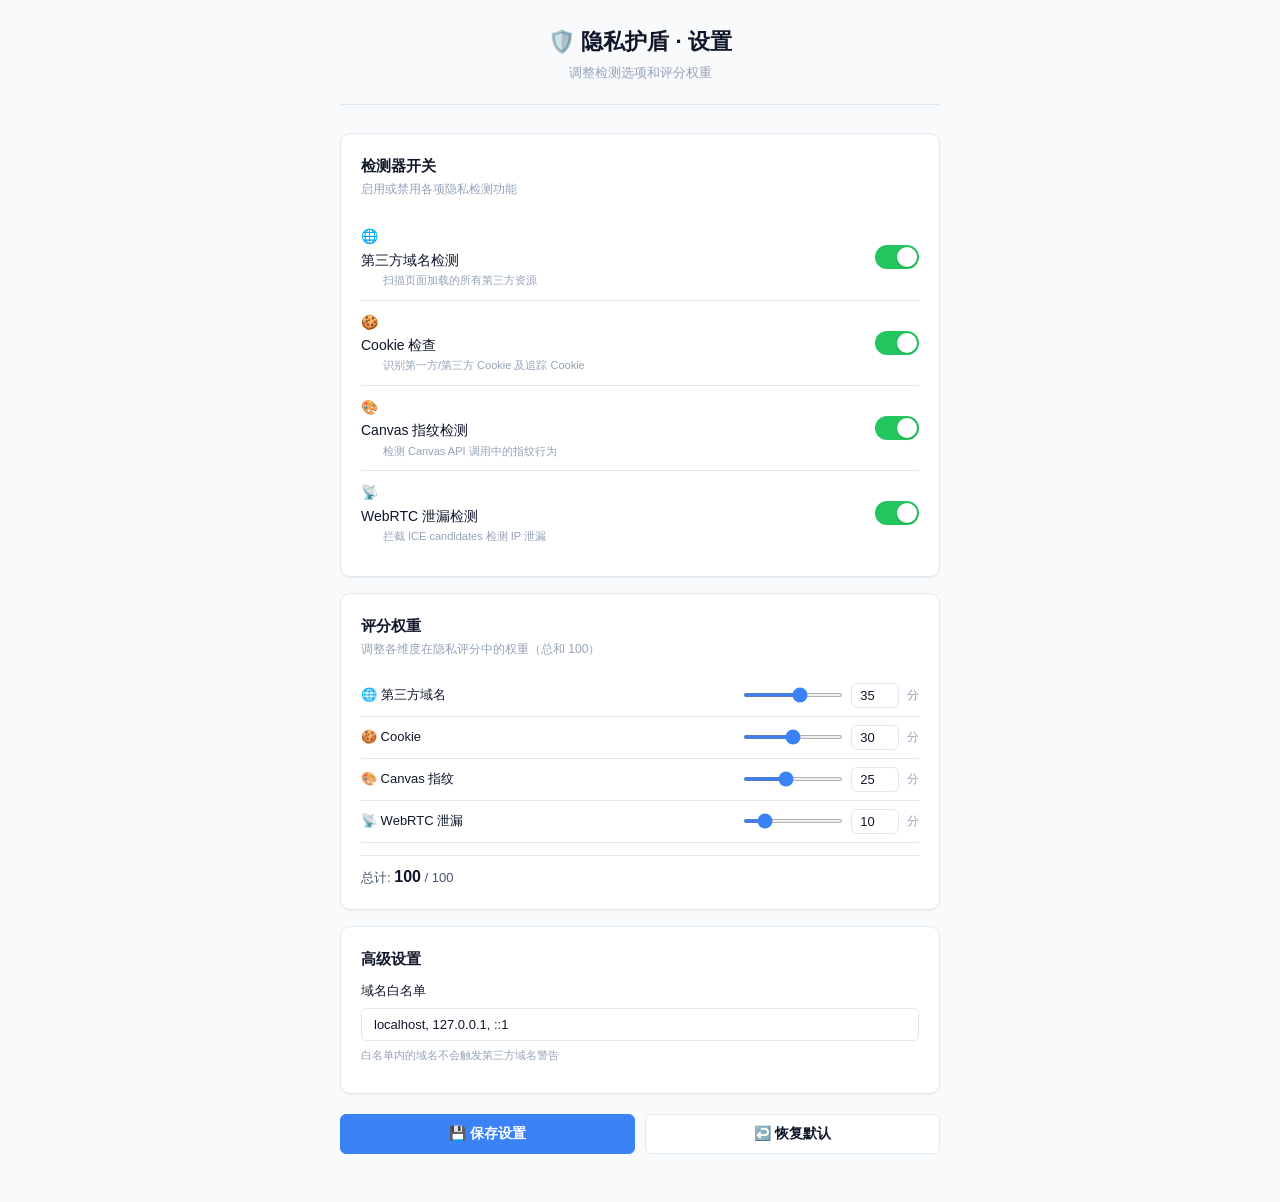
==== options/options.html @ 98fbc82f "首次提交：隐私护盾 v1.0.0" ====
<!DOCTYPE html>
<html lang="zh-CN">
<head>
  <meta charset="UTF-8">
  <meta name="viewport" content="width=device-width, initial-scale=1.0">
  <title>隐私护盾 - 设置</title>
  <link rel="stylesheet" href="options.css">
</head>
<body>
  <div class="container">
    <header class="header">
      <h1>🛡️ 隐私护盾 · 设置</h1>
      <p class="subtitle">调整检测选项和评分权重</p>
    </header>

    <form id="optionsForm">
      <!-- 检测器开关 -->
      <section class="card">
        <h2>检测器开关</h2>
        <p class="card-desc">启用或禁用各项隐私检测功能</p>

        <label class="toggle-row">
          <span class="toggle-label">
            <span class="toggle-icon">🌐</span>
            <span>第三方域名检测</span>
            <small>扫描页面加载的所有第三方资源</small>
          </span>
          <input type="checkbox" name="enableThirdPartyDetection" checked>
          <span class="toggle-switch"></span>
        </label>

        <label class="toggle-row">
          <span class="toggle-label">
            <span class="toggle-icon">🍪</span>
            <span>Cookie 检查</span>
            <small>识别第一方/第三方 Cookie 及追踪 Cookie</small>
          </span>
          <input type="checkbox" name="enableCookieInspection" checked>
          <span class="toggle-switch"></span>
        </label>

        <label class="toggle-row">
          <span class="toggle-label">
            <span class="toggle-icon">🎨</span>
            <span>Canvas 指纹检测</span>
            <small>检测 Canvas API 调用中的指纹行为</small>
          </span>
          <input type="checkbox" name="enableCanvasDetection" checked>
          <span class="toggle-switch"></span>
        </label>

        <label class="toggle-row">
          <span class="toggle-label">
            <span class="toggle-icon">📡</span>
            <span>WebRTC 泄漏检测</span>
            <small>拦截 ICE candidates 检测 IP 泄漏</small>
          </span>
          <input type="checkbox" name="enableWebRtcDetection" checked>
          <span class="toggle-switch"></span>
        </label>
      </section>

      <!-- 评分权重 -->
      <section class="card">
        <h2>评分权重</h2>
        <p class="card-desc">调整各维度在隐私评分中的权重（总和 100）</p>

        <div class="weight-row">
          <label class="weight-label">
            <span>🌐 第三方域名</span>
          </label>
          <div class="weight-input-group">
            <input type="range" name="weightThirdPartyDomains" min="0" max="60" value="35" class="weight-slider">
            <input type="number" name="weightThirdPartyDomainsNum" min="0" max="60" value="35" class="weight-number">
            <span class="weight-unit">分</span>
          </div>
        </div>

        <div class="weight-row">
          <label class="weight-label">
            <span>🍪 Cookie</span>
          </label>
          <div class="weight-input-group">
            <input type="range" name="weightCookies" min="0" max="60" value="30" class="weight-slider">
            <input type="number" name="weightCookiesNum" min="0" max="60" value="30" class="weight-number">
            <span class="weight-unit">分</span>
          </div>
        </div>

        <div class="weight-row">
          <label class="weight-label">
            <span>🎨 Canvas 指纹</span>
          </label>
          <div class="weight-input-group">
            <input type="range" name="weightCanvasFingerprinting" min="0" max="60" value="25" class="weight-slider">
            <input type="number" name="weightCanvasFingerprintingNum" min="0" max="60" value="25" class="weight-number">
            <span class="weight-unit">分</span>
          </div>
        </div>

        <div class="weight-row">
          <label class="weight-label">
            <span>📡 WebRTC 泄漏</span>
          </label>
          <div class="weight-input-group">
            <input type="range" name="weightWebrtcLeaks" min="0" max="60" value="10" class="weight-slider">
            <input type="number" name="weightWebrtcLeaksNum" min="0" max="60" value="10" class="weight-number">
            <span class="weight-unit">分</span>
          </div>
        </div>

        <div class="weight-total">
          总计: <strong id="weightTotal">100</strong> / 100
          <span class="weight-warning" id="weightWarning" style="display:none;">⚠️ 权重总和必须为 100</span>
        </div>
      </section>

      <!-- 高级设置 -->
      <section class="card">
        <h2>高级设置</h2>

        <label class="field-row">
          <span class="field-label">域名白名单</span>
          <input type="text" name="whitelistedDomains" value="localhost, 127.0.0.1, ::1"
            placeholder="用逗号分隔多个域名" class="text-input">
          <span class="field-hint">白名单内的域名不会触发第三方域名警告</span>
        </label>
      </section>

      <!-- 操作按钮 -->
      <div class="actions">
        <button type="submit" class="btn btn-primary">💾 保存设置</button>
        <button type="button" id="btnReset" class="btn btn-secondary">↩️ 恢复默认</button>
      </div>

      <!-- 保存提示 -->
      <div class="toast" id="toast" style="display:none;">✅ 设置已保存</div>
    </form>
  </div>

  <script src="options.js"></script>
</body>
</html>
---- options/options.css ----
/* ============================================================
   隐私护盾 - 选项页面样式
   ============================================================ */

:root {
  --bg-primary: #ffffff;
  --bg-secondary: #f8fafc;
  --bg-hover: #f1f5f9;
  --border-color: #e2e8f0;
  --text-primary: #0f172a;
  --text-secondary: #475569;
  --text-muted: #94a3b8;
  --color-accent: #3b82f6;
  --color-accent-hover: #2563eb;
  --color-green: #22c55e;
  --color-red: #ef4444;
  --shadow-sm: 0 1px 2px rgba(0,0,0,0.05);
  --shadow-md: 0 4px 6px -1px rgba(0,0,0,0.07);
  --radius-sm: 6px;
  --radius-md: 10px;
}

@media (prefers-color-scheme: dark) {
  :root {
    --bg-primary: #1e1e2e;
    --bg-secondary: #252536;
    --bg-hover: #2d2d44;
    --border-color: #363650;
    --text-primary: #e2e8f0;
    --text-secondary: #94a3b8;
    --text-muted: #64748b;
    --color-accent: #60a5fa;
    --color-accent-hover: #3b82f6;
    --shadow-sm: 0 1px 2px rgba(0,0,0,0.3);
    --shadow-md: 0 4px 6px -1px rgba(0,0,0,0.4);
  }
}

* {
  margin: 0;
  padding: 0;
  box-sizing: border-box;
}

body {
  font-family: -apple-system, BlinkMacSystemFont, "Segoe UI", "PingFang SC",
    "Microsoft YaHei", "Helvetica Neue", Arial, sans-serif;
  background: var(--bg-secondary);
  color: var(--text-primary);
  line-height: 1.6;
  font-size: 14px;
  min-height: 100vh;
}

.container {
  max-width: 640px;
  margin: 0 auto;
  padding: 24px 20px 48px;
}

/* ============================================================
   头部
   ============================================================ */
.header {
  text-align: center;
  margin-bottom: 28px;
  padding-bottom: 20px;
  border-bottom: 1px solid var(--border-color);
}

.header h1 {
  font-size: 22px;
  font-weight: 700;
  margin-bottom: 4px;
}

.subtitle {
  font-size: 13px;
  color: var(--text-muted);
}

/* ============================================================
   卡片
   ============================================================ */
.card {
  background: var(--bg-primary);
  border: 1px solid var(--border-color);
  border-radius: var(--radius-md);
  padding: 20px;
  margin-bottom: 16px;
  box-shadow: var(--shadow-sm);
}

.card h2 {
  font-size: 15px;
  font-weight: 600;
  margin-bottom: 2px;
}

.card-desc {
  font-size: 12px;
  color: var(--text-muted);
  margin-bottom: 16px;
}

/* ============================================================
   开关组件
   ============================================================ */
.toggle-row {
  display: flex;
  align-items: center;
  justify-content: space-between;
  padding: 10px 0;
  border-bottom: 1px solid var(--border-color);
  cursor: pointer;
}

.toggle-row:last-child {
  border-bottom: none;
}

.toggle-label {
  display: flex;
  flex-direction: column;
  gap: 1px;
}

.toggle-label span:first-child {
  font-size: 14px;
  font-weight: 500;
}

.toggle-label small {
  font-size: 11px;
  color: var(--text-muted);
  padding-left: 22px;
}

.toggle-icon {
  display: inline;
  margin-right: 2px;
}

.toggle-row input[type="checkbox"] {
  display: none;
}

.toggle-switch {
  position: relative;
  width: 44px;
  height: 24px;
  background: var(--border-color);
  border-radius: 12px;
  transition: background 0.2s ease;
  flex-shrink: 0;
}

.toggle-switch::after {
  content: '';
  position: absolute;
  top: 2px;
  left: 2px;
  width: 20px;
  height: 20px;
  background: white;
  border-radius: 50%;
  transition: transform 0.2s ease;
  box-shadow: 0 1px 3px rgba(0,0,0,0.15);
}

.toggle-row input:checked + .toggle-switch {
  background: var(--color-green);
}

.toggle-row input:checked + .toggle-switch::after {
  transform: translateX(20px);
}

/* ============================================================
   权重滑块
   ============================================================ */
.weight-row {
  display: flex;
  align-items: center;
  justify-content: space-between;
  padding: 8px 0;
  border-bottom: 1px solid var(--border-color);
  gap: 12px;
}

.weight-row:last-of-type {
  border-bottom: none;
}

.weight-label {
  font-size: 13px;
  font-weight: 500;
  min-width: 120px;
}

.weight-input-group {
  display: flex;
  align-items: center;
  gap: 8px;
}

.weight-slider {
  width: 100px;
  height: 4px;
  accent-color: var(--color-accent);
  cursor: pointer;
}

.weight-number {
  width: 48px;
  padding: 4px 6px;
  border: 1px solid var(--border-color);
  border-radius: var(--radius-sm);
  font-size: 13px;
  text-align: center;
  background: var(--bg-primary);
  color: var(--text-primary);
  font-family: inherit;
}

.weight-number:focus {
  outline: 2px solid var(--color-accent);
  outline-offset: -2px;
}

.weight-unit {
  font-size: 12px;
  color: var(--text-muted);
}

.weight-total {
  margin-top: 12px;
  padding-top: 8px;
  border-top: 1px solid var(--border-color);
  font-size: 13px;
  color: var(--text-secondary);
}

.weight-total strong {
  font-size: 16px;
  color: var(--text-primary);
}

.weight-warning {
  color: var(--color-red);
  font-size: 12px;
  margin-left: 8px;
}

/* ============================================================
   文本输入
   ============================================================ */
.field-row {
  display: flex;
  flex-direction: column;
  gap: 6px;
  padding: 8px 0;
}

.field-label {
  font-size: 13px;
  font-weight: 500;
}

.text-input {
  padding: 8px 12px;
  border: 1px solid var(--border-color);
  border-radius: var(--radius-sm);
  font-size: 13px;
  background: var(--bg-primary);
  color: var(--text-primary);
  font-family: inherit;
  transition: border-color 0.15s ease;
}

.text-input:focus {
  outline: 2px solid var(--color-accent);
  outline-offset: -2px;
  border-color: var(--color-accent);
}

.field-hint {
  font-size: 11px;
  color: var(--text-muted);
}

/* ============================================================
   按钮
   ============================================================ */
.actions {
  display: flex;
  gap: 10px;
  margin-top: 20px;
}

.btn {
  flex: 1;
  padding: 10px 16px;
  border: 1px solid var(--border-color);
  border-radius: var(--radius-sm);
  font-size: 14px;
  font-weight: 600;
  cursor: pointer;
  transition: all 0.15s ease;
  background: var(--bg-primary);
  color: var(--text-primary);
  font-family: inherit;
}

.btn:hover {
  background: var(--bg-hover);
}

.btn:active {
  transform: scale(0.98);
}

.btn-primary {
  background: var(--color-accent);
  color: white;
  border-color: var(--color-accent);
}

.btn-primary:hover {
  background: var(--color-accent-hover);
  border-color: var(--color-accent-hover);
}

/* ============================================================
   Toast 提示
   ============================================================ */
.toast {
  position: fixed;
  bottom: 24px;
  left: 50%;
  transform: translateX(-50%);
  background: var(--text-primary);
  color: var(--bg-primary);
  padding: 10px 24px;
  border-radius: 20px;
  font-size: 13px;
  font-weight: 600;
  box-shadow: var(--shadow-md);
  animation: toastIn 0.3s ease;
  z-index: 100;
}

@keyframes toastIn {
  from { opacity: 0; transform: translateX(-50%) translateY(10px); }
  to { opacity: 1; transform: translateX(-50%) translateY(0); }
}
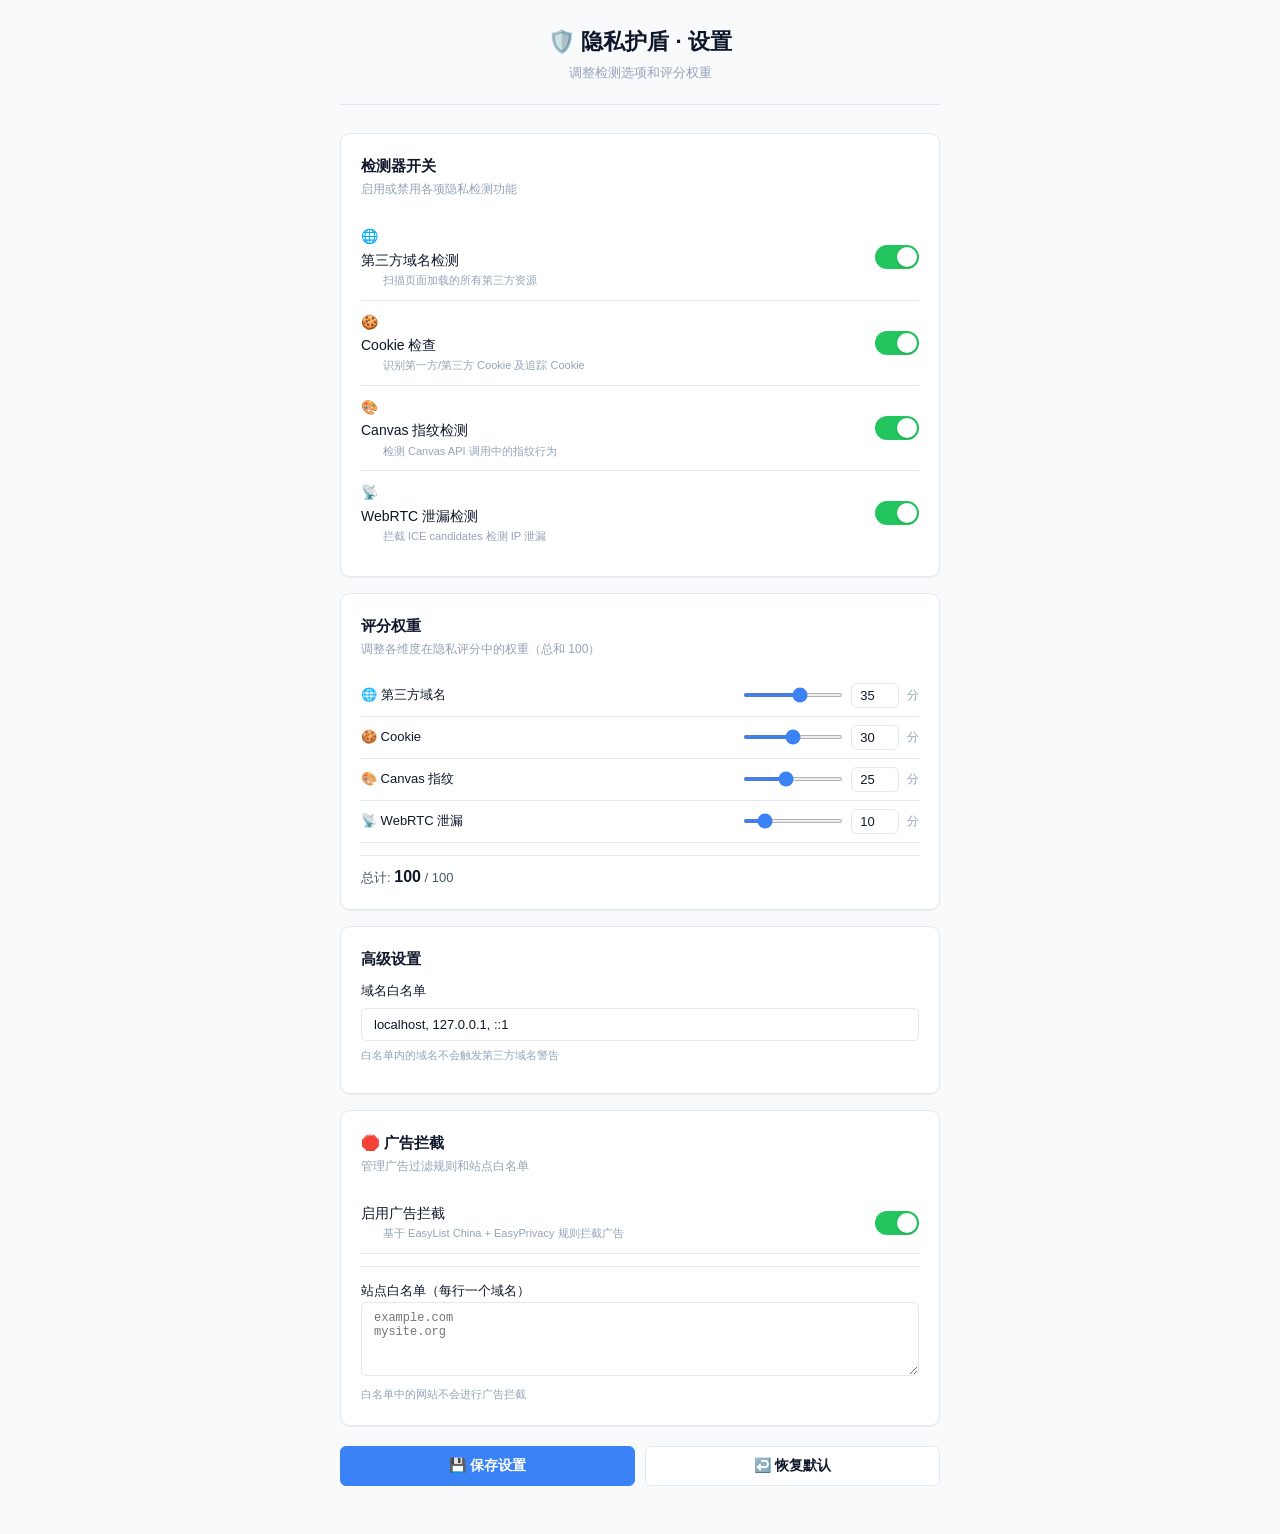
==== commit 8afc9838: "feat: add ad block panel to popup, options page, and i18n" ====
--- a/options/options.html
+++ b/options/options.html
@@ -127,6 +127,29 @@
         </label>
       </section>
 
+      <!-- 广告拦截设置 -->
+      <section class="card">
+        <h2>🛑 广告拦截</h2>
+        <p class="card-desc">管理广告过滤规则和站点白名单</p>
+
+        <label class="toggle-row">
+          <span class="toggle-label">
+            <span>启用广告拦截</span>
+            <small>基于 EasyList China + EasyPrivacy 规则拦截广告</small>
+          </span>
+          <input type="checkbox" name="adBlockerEnabled" checked>
+          <span class="toggle-switch"></span>
+        </label>
+
+        <div style="margin-top:12px;padding-top:12px;border-top:1px solid var(--border-color);">
+          <label class="field-label" style="margin-bottom:6px;">站点白名单（每行一个域名）</label>
+          <textarea name="adWhitelist" rows="4" class="text-input"
+            style="width:100%;resize:vertical;font-family:monospace;font-size:12px;"
+            placeholder="example.com&#10;mysite.org"></textarea>
+          <span class="field-hint">白名单中的网站不会进行广告拦截</span>
+        </div>
+      </section>
+
       <!-- 操作按钮 -->
       <div class="actions">
         <button type="submit" class="btn btn-primary">💾 保存设置</button>
